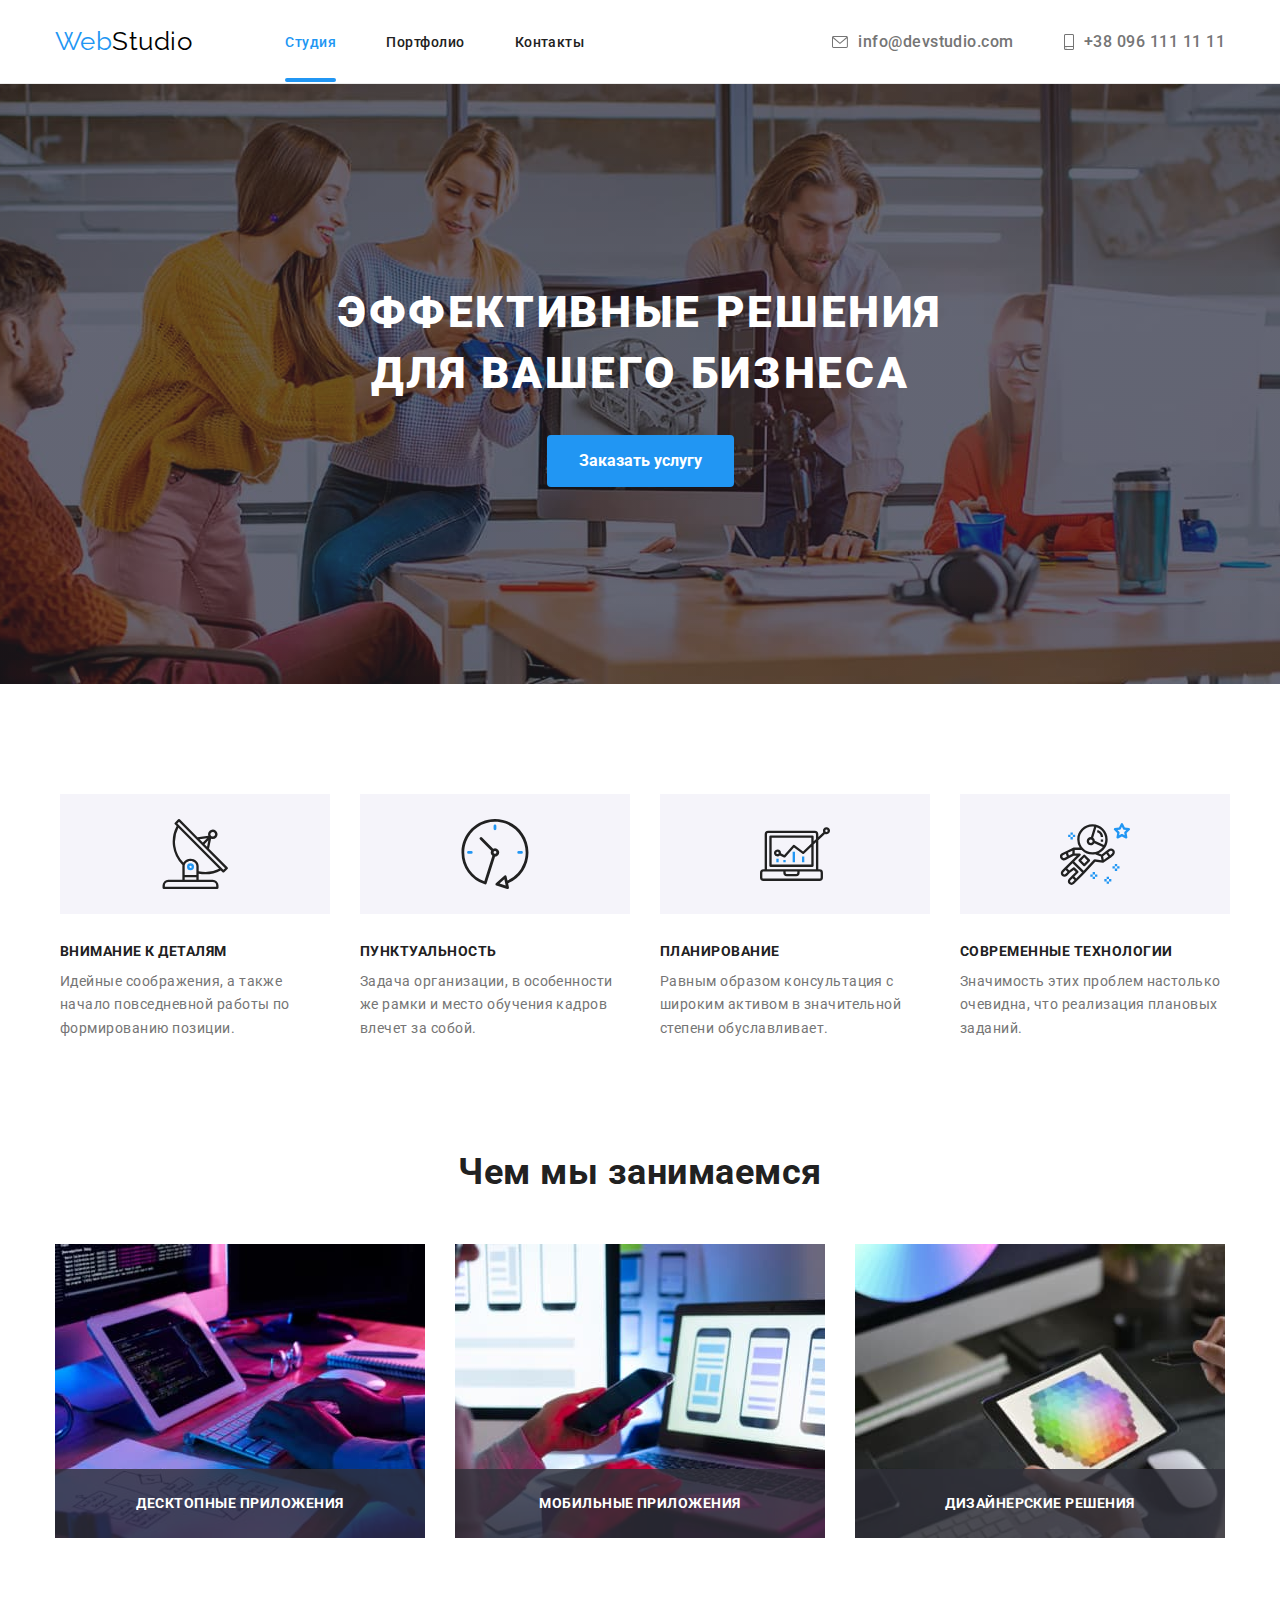
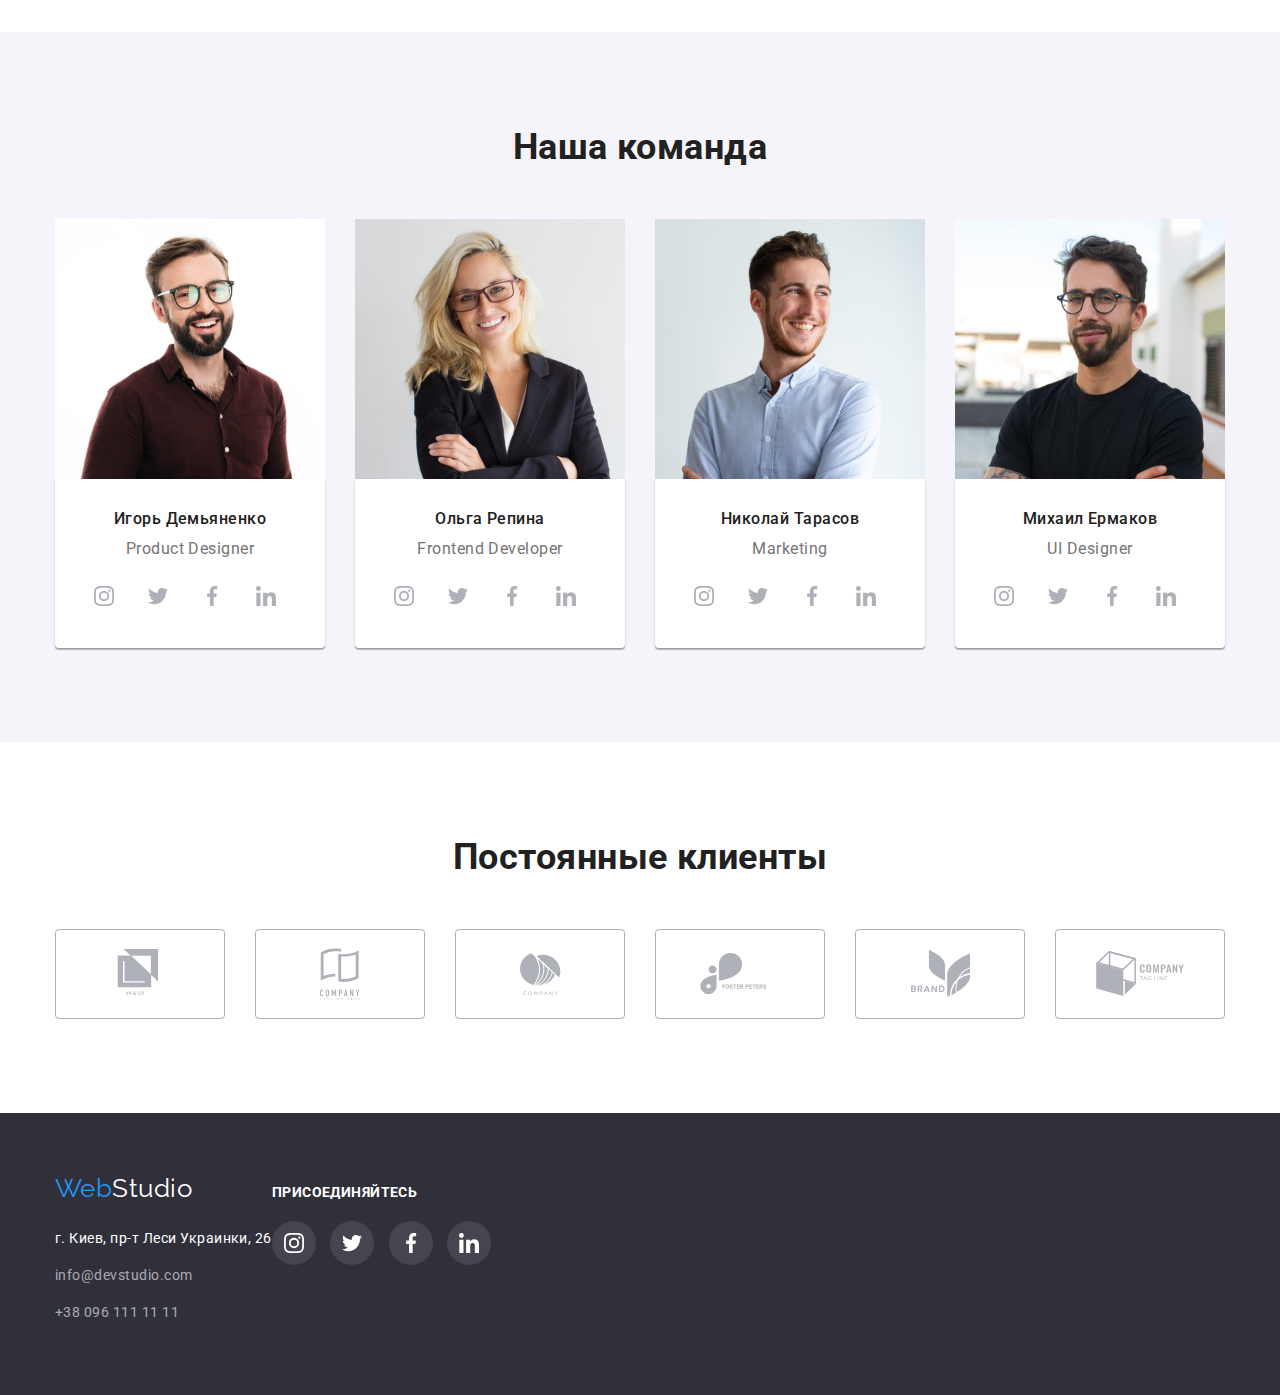
==== index.html @ dd53b171 "Initial commit" ====
<!DOCTYPE html>
    <html lang="ru">
    <head>
        <meta charset="UTF-8">
        <meta http-equiv="X-UA-Compatible" content="IE=edge">
        <meta name="viewport" content="width=device-width, initial-scale=1.0">
        <link rel="preconnect" href="https://fonts.gstatic.com">
        <link rel="preconnect" href="https://fonts.gstatic.com">
        <link href="https://fonts.googleapis.com/css2?family=Raleway:wght@700&family=Roboto:wght@400;500;700;900&display=swap"
        rel="stylesheet">
        <link rel="stylesheet" href="https://cdnjs.cloudflare.com/ajax/libs/modern-normalize/1.0.0/modern-normalize.min.css" />
        <title>WebStudio</title>
        <link rel="stylesheet" href="./css/styles.css">
    </head>
    <body>
        <!--Шапка-->
        <header class="page-header">
           <div class="container">
                <nav class="main-nav">
                    <a class="logo" href="/"><span class="web">Web</span><span class="studio">Studio</span></a>
                    <ul class="site-nav">
                     <li class="site-link"><a class="link curent" href="./index.html">Студия</a></li>
                     <li class="site-link"><a class="link" href="./portfolio.html">Портфолио</a></li>
                     <li class="site-link"><a class="link" href="">Контакты</a></li>
                    </ul>
                </nav>
                    <ul class="site-nav">
                        <li class="site-link">
                            <a class="contact-link" lang="en" href="mailto:info@devstudio.com">
                                <svg class="icon" width="16" height="12">
                                    <use href="./images/symbol-defs.svg#iconmail"></use>
                                </svg>
                                info@devstudio.com
                            </a>
                        </li>
                        <li class="site-link">
                            <a class="contact-link" href="tel:+380961111111">
                                <svg class="icon" width="10" height="16">
                                    <use href="./images/symbol-defs.svg#iconsmartphone"></use>
                                </svg>
                                +38 096 111 11 11</a>
                        </li>
                    </ul>
          </div>
        </header>
        <!--Главная страница-->
        <main>
            <section class="hero overlay">
                <div class="container">
                    <div class="hero-content">
                        <h1 class="hero-title">Эффективные решения для вашего бизнеса</h1>
                        <button data-modal-open class="button-hero" type="button">Заказать услугу</button>
                    </div>
                 </div>
           </section>
            <section class="section">
               <div class="container">
                   <h2 class="visually-hidden">О нас</h2> <!--скроем-->
                    <ul class="visually">
                        <li class="visually-title">
                            <div class="vis">
                                <svg width="70" height="70">
                                    <use href="./images/symbol-defs.svg#Group"></use>
                                </svg>
                            </div>
                            <h3 class="subtitle">Внимание к деталям</h3>
                            <p class="text">Идейные соображения, а также начало повседневной работы по формированию позиции.</p>
                        </li>
                        <li class="visually-title">
                            <div class="vis">
                                <svg width="70" height="70">
                                    <use href="./images/symbol-defs.svg#clock"></use>
                                </svg>
                            </div>
                            <h3 class="subtitle">Пунктуальность</h3>
                            <p class="text">Задача организации, в особенности же рамки и место обучения кадров влечет за собой.</p>
                        </li>
                        <li class="visually-title">
                            <div class="vis">
                                <svg width="70" height="70">
                                    <use href="./images/symbol-defs.svg#diagram-1"></use>
                                </svg>
                            </div>
                            <h3 class="subtitle">Планирование</h3>
                            <p class="text">Равным образом консультация с широким активом в значительной степени обуславливает.</p>
                        </li>
                        <li class="visually-title">
                            <div class="vis">
                                <svg width="70" height="70">
                                    <use href="./images/symbol-defs.svg#astronaut-1"></use>
                                </svg>
                            </div>
                            <h3 class="subtitle">Современные технологии</h3>
                            <p class="text">Значимость этих проблем настолько очевидна, что реализация плановых заданий.</p>
                        </li>
                    </ul>
                </div>
            </section>
            <section class="section section-title">
                <div class="container">
                    <h2 class="title">Чем мы занимаемся</h2>
                    <ul class="title-list grid">
                        <li class="grid-title">
                            <img src="./images/imgs.jpg" alt="проектирование" width="370" height="294">
                            <p class="action-title">Десктопные приложения</p>
                        </li>
                        <li class="grid-title">
                            <img src="./images/img1s.jpg" alt="Дизайн" width="370" height="294">
                            <p class="action-title">Мобильные приложения</p>
                        </li>
                        <li class="grid-title">
                            <img src="./images/img2s.jpg" alt="Редакция" width="370" height="294">
                            <p class="action-title">Дизайнерские решения</p>
                        </li>
                    </ul>
                </div>
            </section>
            <section class="box section">
             <div class="container">
                <h2 class="title">Наша команда</h2>
                <ul class="title-list grid">
                    <li class="grid-title grid-team">
                        <img src="./images/m3s.jpg" alt="Игорь Демьяненко Продакт-дизайнер" width="270" height="260">
                        <div class="signature-team">
                            <h3 class="title-team">Игорь Демьяненко</h3>
                            <p class="title-responsibilities" lang="en">Product Designer</p>
                            <ul class="social">
                                <li>
                                    <a href="" class="social-icon">
                                        <svg width="20" height="20">
                                            <use href="./images/symbol-defs.svg#instagram"></use>
                                        </svg>
                                    </a>
                                </li>
                                <li>
                                    <a href="" class="social-icon">
                                        <svg width="20" height="20">
                                            <use href="./images/symbol-defs.svg#twitter"></use>
                                        </svg>
                                    </a>
                                </li>
                                <li>
                                    <a href="" class="social-icon">
                                        <svg width="20" height="20">
                                            <use href="./images/symbol-defs.svg#facebook"></use>
                                        </svg>
                                    </a>
                                </li>
                                <li>
                                    <a href="" class="social-icon">
                                        <svg width="20" height="20">
                                            <use href="./images/symbol-defs.svg#linkedin"></use>
                                        </svg>
                                    </a>
                                </li>
                            </ul>
                        </div>
                        
                    </li>
                    <li class="grid-title grid-team">
                        <img src="./images/ws.jpg" alt="Ольга Репина Фронтенд-разработчик" width="270" height="260">
                        <div class="signature-team">
                            <h3 class="title-team">Ольга Репина</h3>
                            <p class="title-responsibilities" lang="en">Frontend Developer</p>
                            <ul class="social">
                                <li>
                                    <a href="" class="social-icon">
                                        <svg width="20" height="20">
                                            <use href="./images/symbol-defs.svg#instagram"></use>
                                        </svg>
                                    </a>
                                </li>
                                <li>
                                    <a href="" class="social-icon">
                                        <svg width="20" height="20">
                                            <use href="./images/symbol-defs.svg#twitter"></use>
                                        </svg>
                                    </a>
                                </li>
                                <li>
                                    <a href="" class="social-icon">
                                        <svg width="20" height="20">
                                            <use href="./images/symbol-defs.svg#facebook"></use>
                                        </svg>
                                    </a>
                                </li>
                                <li>
                                    <a href="" class="social-icon">
                                        <svg width="20" height="20">
                                            <use href="./images/symbol-defs.svg#linkedin"></use>
                                        </svg>
                                    </a>
                                </li>
                            </ul>
                        </div>
                    </li>
                    <li class="grid-title grid-team">
                        <img src="./images/ms.jpg" alt="Николай Тарасов Маркетинг" width="270" height="260">
                        <div class="signature-team">
                            <h3 class="title-team">Николай Тарасов</h3>
                            <p class="title-responsibilities" lang="en">Marketing</p>
                            <ul class="social">
                                <li>
                                    <a href="" class="social-icon">
                                        <svg width="20" height="20">
                                            <use href="./images/symbol-defs.svg#instagram"></use>
                                        </svg>
                                    </a>
                                </li>
                                <li>
                                    <a href="" class="social-icon">
                                        <svg width="20" height="20">
                                            <use href="./images/symbol-defs.svg#twitter"></use>
                                        </svg>
                                    </a>
                                </li>
                                <li>
                                    <a href="" class="social-icon">
                                        <svg width="20" height="20">
                                            <use href="./images/symbol-defs.svg#facebook"></use>
                                        </svg>
                                    </a>
                                </li>
                                <li>
                                    <a href="" class="social-icon">
                                        <svg width="20" height="20">
                                            <use href="./images/symbol-defs.svg#linkedin"></use>
                                        </svg>
                                    </a>
                                </li>
                            </ul>
                        </div>
                    </li>
                    <li class="grid-title grid-team">
                        <img src="./images/m2s.jpg" alt="Михаил Ермаков Веб-дизайн" width="270" height="260">
                        <div class="signature-team">
                            <h3 class="title-team">Михаил Ермаков</h3>
                            <p class="title-responsibilities" lang="en">UI Designer</p>
                            <ul class="social">
                                <li>
                                    <a href="" class="social-icon">
                                        <svg width="20" height="20">
                                            <use href="./images/symbol-defs.svg#instagram"></use>
                                        </svg>
                                    </a>
                                </li>
                                <li>
                                    <a href="" class="social-icon">
                                        <svg width="20" height="20">
                                            <use href="./images/symbol-defs.svg#twitter"></use>
                                        </svg>
                                    </a>
                                </li>
                                <li>
                                    <a href="" class="social-icon">
                                        <svg width="20" height="20">
                                            <use href="./images/symbol-defs.svg#facebook"></use>
                                        </svg>
                                    </a>
                                </li>
                                <li>
                                    <a href="" class="social-icon">
                                        <svg width="20" height="20">
                                            <use href="./images/symbol-defs.svg#linkedin"></use>
                                        </svg>
                                    </a>
                                </li>
                            </ul>
                        </div>
                    </li>
                </ul>
             </div>
            </section>
            <section class="section clients">
                <div class="container">
                    <h2 class="title">Постоянные клиенты</h2>
                    <ul class="clients-list">
                        <li class="clients-item">
                            <a href="" class="clients-link">
                                <svg class="clients-icon" width="44,27" height="49.23">
                                    <use href="./images/symbol-defs.svg#logo-1"></use>
                                </svg>
                            </a>
                        </li>
                        <li class="clients-item">
                            <a href="" class="clients-link">
                                <svg class="clients-icon" width="40" height="52">
                                    <use href="./images/symbol-defs.svg#logo-2"></use>
                                </svg>
                            </a>
                        </li>
                        <li class="clients-item">
                            <a href="" class="clients-link">
                                <svg class="clients-icon" width="41" height="42.6">
                                    <use href="./images/symbol-defs.svg#logo-3"></use>
                                </svg>
                            </a>
                        </li>
                        <li class="clients-item">
                            <a href="" class="clients-link">
                                <svg class="clients-icon" width="79.66" height="42.02">
                                    <use href="./images/symbol-defs.svg#logo-4"></use>
                                </svg>
                            </a>
                        </li>
                        <li class="clients-item">
                            <a href="" class="clients-link">
                                <svg class="clients-icon" width="59" height="47">
                                    <use href="./images/symbol-defs.svg#logo-5"></use>
                                </svg>
                            </a>
                        </li>
                        <li class="clients-item">
                            <a href="" class="clients-link">
                                <svg class="clients-icon" width="88.48" height="45.44">
                                    <use href="./images/symbol-defs.svg#logo-6"></use>
                                </svg>
                            </a>
                        </li>

                    </ul>
                </div>


            </section>
        </main>
        <!--Подвал-->
        <footer class="page-footer">
            <div class="container footer">
                <div class="footer-contact">
                    <a class="footer-link" href="/"><span class="web-footer">Web</span><span class="studio-white">Studio</span></a>
                    <address class="address">
                        <ul class="find-us">
                            <li class="address"><a class="address" href="gps">г. Киев, пр-т Леси Украинки, 26</a></li>
                            <li class="address"><a class="contact" href="mailto:info@devstudio.com">info@devstudio.com</a></li>
                            <li class=""><a class="contact" href="tel:+380961111111">+38 096 111 11 11</a></li>
                        </ul>
                    </address>
                </div>
                <div class="footer-social-list">
                    <h3 class="footer-social-title">присоединяйтесь</h3>
                    <ul class="footer-social-icons">
                        <li class="footer-social-icons-item">
                            <a href="" class="footer-social-icons-link" aria-label="инстаграм">
                                <svg class="footer-icon" width="20" height="20">
                                    <use href="./images/symbol-defs.svg#instagram"></use>
                                </svg>
                            </a>
                        </li>
                        <li class="footer-social-icons-item">
                            <a href="" class="footer-social-icons-link" aria-label="твиттер">
                                <svg class="footer-icon" width="20" height="20">
                                    <use href="./images/symbol-defs.svg#twitter"></use>
                                </svg>
                            </a>
                        </li>
                        <li class="footer-social-icons-item">
                            <a href="" class="footer-social-icons-link" aria-label="фейсбук">
                                <svg class="footer-icon" width="20" height="20">
                                    <use href="./images/symbol-defs.svg#facebook"></use>
                                </svg>
                            </a>
                        </li>
                        <li class="footer-social-icons-item">
                            <a href="" class="footer-social-icons-link" aria-label="линкедин">
                                <svg class="footer-icon" width="20" height="20">
                                    <use href="./images/symbol-defs.svg#linkedin"></use>
                                </svg>
                            </a>
                        </li>
                    </ul>
                
                </div>
            </div>    
        </footer> 

        <!--модальное окно-->
        <div class="backdrop is-hidden" data-modal>
            <div class="modal">
                <button data-modal-close class="modal-btn">
                    <svg class="modal-icon" width="30" height="30">
                    <use href="./images/symbol-defs.svg#iconclose"></use>
                </svg></button>
            </div>
        </div>
        
        <script src="./js/modal.js"></script>
    </body>
    </html>
---- css/styles.css ----
/* преобладающий цвет текса #757575; */
/* цвет заголовков #212121; */
/* цвет актива #2196F3; */
/* бек-граунд основной #ffffff; */
/* бек-граунд команды #F5F4FA;*/
/* текст-лого #000000; */

:root {
  --dominant-tex-color: #757575;
  --title-color: #212121;
  --accent-color: #2196f3;
  --background-color: #ffffff;
  --logo-color: #000000;
  --color-white: #ffffff;
  --background-hero-color: #2f303a;
  --button-active-color: #188ce8;
  --box-backgroun-color: #f5f4fa;
  --contact-footer-color: rgba(255, 255, 255, 0.6);
  --contact-header-color: #757575;
  --background-footer-color: #2f303a;
  --color-client: #AFB1B8;
}

body {
  background-color: var(--background-color);
  font-family: Roboto, sans-serif;
  font-style: normal;
  font-weight: normal;
  color: var(--dominant-tex-color);
  line-height: 1.2;
  letter-spacing: 0.03em;
}

a {
  text-decoration: none;
}
li {
  list-style-type: none;
}

h1,
h2,
h3,
h4,
h5,
h6,
p {
  margin: 0;
}

img {
  display: block;
  max-width: 100%;
  height: auto;
}

.container {
  margin-left: auto;
  margin-right: auto;
  width: 1200px;
  padding-left: 15px;
  padding-right: 15px;
}

.section {
  padding-top: 94px;
  padding-bottom: 94px;
}

/* Шапка*/

.web {
  color: var(--accent-color);
  font-family: Raleway, sans-serif;
  font-size: 26px;
  line-height: 1.2;
  padding-top: 24px;
  padding-bottom: 25px;
}

.studio {
  color: var(--logo-color);
  font-family: Raleway, sans-serif;
  font-size: 26px;
  line-height: 1.2;
  padding-top: 24px;
  padding-bottom: 25px;
}

.site-nav .link {
  position: relative;

  color: var(--title-color);
  font-weight: 500;
  font-size: 14px;
  line-height: 1.2;
  padding-top: 32px;
  padding-bottom: 32px;

  transition-property: color;
  transition-duration: 250ms;
  transition-timing-function: cubic-bezier(0.4, 0, 0.2, 1);
  
}

.site-nav .link.curent {
  color: var(--accent-color);
}

.link.curent::after{
  content: '';

  position: absolute;
  left: 0;
  bottom: 0px;

  display: inline-block;
  width: 100%;
  height: 4px;
  background-color: var(--accent-color);
  border-radius: 2px;
}

.item:hover,
.item:focus,
.link:hover,
.link:focus {
  color: var(--accent-color);
  
}

.item {
  color: var(--contact-header-color);

  font-weight: 500;
  font-size: 14px;
  line-height: 1.2;
  margin: 0;
  padding-top: 32px;
  padding-bottom: 32px;
}

.page-header {
  border-bottom: 1px solid #ececec;
}


.page-header .container {
  display: flex;
}

.page-header .logo {
  margin-right: 93px;
}

.main-nav {
  display: flex;
  align-items: center;
  margin-right: auto;
  margin-top: 24px;
  margin-bottom: 25px;
}

.site-nav {
  display: flex;
  padding-left: 0px;
  margin: 0px;
}

.site-link:not(:last-child) {
  margin-right: 50px;
}

.com-nav {
  display: flex;
  padding-left: 0px
  justify-content: flex-end;
  margin-top: 32px;
  margin-bottom: 32px;
}

.site-item:not(:last-child) {
  margin-right: 50px;
}

/* иконки хедера */


.contact-list {
  display: flex;
  margin-left: auto;
}

.contact-link {
  display: flex;
  justify-content: center;
  align-items: center;
  padding-top: 32px;
  padding-bottom: 32px;

  font-family: inherit;
  font-weight: 500;
  color: var(--secondary-text-color);
  text-decoration: none;
  cursor: pointer;

  transition-property: fill, color;
  transition-duration: 250ms;
  transition-timing-function: cubic-bezier(0.4, 0, 0.2, 1);
}

.contact-link .icon {
  margin-right: 10px;
  fill: currentColor;
}

.contact-link:hover,
.contact-link:focus {
  color: var(--button-active-color);
}




/* главная страница веб-студия*/

.button-hero {
  display: inline-block;
  padding: 10px 32px;
  color: var(--color-white);
  font-family: inherit;
  background-color: var(--accent-color);
  font-weight: bold;
  font-size: 16px;
  line-height: 2;
  cursor: pointer;
  border-radius: 4px;
  border: none;

  transition-property: color, background-color;
  transition-duration: 250ms;
  transition-timing-function: cubic-bezier(0.4, 0, 0.2, 1);
}

.button-hero:hover,
.button-hero:focus {
  background-color: var(--button-active-color);
}

.hero {
  background-color: var(--background-hero-color);
  text-align: center;
  padding-top: 200px;
  padding-bottom: 200px;
  display: flex;
  align-items: center;
}

.overlay{
  height: 600px;
  max-width: 1600px;
  margin-left: auto;
  margin-right: auto;
  background-image: 
  linear-gradient(
   to right, 
   rgba(47, 48, 58, 0.4),
   rgba(47, 48, 58, 0.4)),
   url("../images/backgraund-imagehero.jpg");
  background-repeat: no-repeat;
  background-position: center;
  background-size: cover;
  
}


.hero .container {
  display: flex;
  align-items: center;
  justify-content: center;
}

.hero-content {
  max-width: 696px;
}

.hero-title {
  margin-top: 0;
  margin-bottom: 30px;
  color: var(--color-white);
  font-weight: 900;
  font-size: 44px;
  line-height: 1.4;
  letter-spacing: 0.06em;
  text-transform: uppercase;
}

.section-title {
  padding-top: 0px;
}

.title {
  font-weight: bold;
  font-size: 36px;
  line-height: 1.2;
  color: var(--title-color);
  text-align: center;
  margin-top: 0px;
  margin-bottom: 50px;
}

.title-list {
  padding: 0px;
  margin: 0px;
}

.action-title{
  position: absolute;
  bottom: 0px;
  right: 0px;

  padding-top: 27px;
  padding-bottom: 27px;
  width: 100%;

  background-color: rgba(47, 48, 58, 0.8);
  text-align: center;

  font-weight: bold;
  font-size: 14px;
  line-height: 1.1;
  color: var(--color-white);
  text-transform: uppercase;
  

}

.grid {
  display: flex;
  flex-wrap: wrap;
  margin-left: -30px;
  margin-top: -50px;
}

.grid-title {
  position: relative;

  flex-basis: calc((100% - 3 * 30px) / 3);
  margin-left: 30px;
  margin-top: 50px;
}

.grid-team {
  flex-basis: calc((100% - 4 * 30px) / 4);
}

.signature-team {
  padding-top: 30px;
  padding-left: 24px;
  padding-bottom: 30px;
  padding-right: 24px;
  text-align: center;
  background: var(--color-white);
  box-shadow: 0px 1px 3px rgba(0, 0, 0, 0.12), 
  0px 1px 1px rgba(0, 0, 0, 0.14),
  0px 2px 1px rgba(0, 0, 0, 0.2);
  border-radius: 0px 0px 4px 4px;
}

/* социалки */

.social {
  display: flex;
  padding-left: 0px;
  justify-content: center;
  align-items: center;
  margin-top: 16px;
    
}

.social-icon {
  display: flex;
  height: 44px;
  width: 44px;
  justify-content: center;
  align-items: center;
  border-radius: 50%;
  fill: var(--color-client);

  transition-property: background-color, fill;
  transition-duration: 250ms;
  transition-timing-function: cubic-bezier(0.4, 0, 0.2, 1);
}

.social-icon:not(first-child) {
  margin-right: 10px;
}

.social-icon:hover,
.social-icon:focus {
  background-color: var(--accent-color);
  fill: var(--background-color);
  


}



.subtitle {
  font-weight: bold;
  font-size: 14px;
  line-height: 1.1;
  color: var(--title-color);
  text-transform: uppercase;
  margin-bottom: 10px;
}

.text {
  font-size: 14px;
  line-height: 1.7;
}

.box {
  background-color: var(--box-backgroun-color);
}

.box.section {
  padding-top: 94px;
  padding-bottom: 94px;
}

.title-team {
  font-weight: 500;
  font-size: 16px;
  line-height: 1.2;
  color: var(--title-color);
}

.title-responsibilities {
  font-size: 16px;
  line-height: 1.2;
  margin-top: 10px;
}

.visually {
  display: flex;
  align-items: center;
  justify-content: center; 
}


.visually-title:not(first-child) {
  margin-right: 30px;
}

/* о нас иконки */

.vis {
  display: flex;
  justify-content: center;
  align-items: center;
  background-color: var(--box-backgroun-color);
  width: 270px;
  height: 120px;
  margin-bottom: 30px;

}

  /* постоянные клиенты */

  .clients-link {
  display: flex;
  justify-content: center;
  align-items: center;
  width: 170px;
  height: 90px;
  border: 1px solid #afb1b8;
  border-radius: 4px;
  fill: var(--color-client);


  transition-property: fill, border;
  transition-duration: 250ms;
  transition-timing-function: cubic-bezier(0.4, 0, 0.2, 1);
  

}

.clients-list{
  display: flex;
  margin: 0;
  padding: 0;
  
}

.clients-item {
  padding: 0;
  margin: 0;
  
}

.clients-item:not(first-child) {
  margin-right: 30px;
}

.clients-link:focus,
.clients-link:hover {
  border: 1px solid var(--accent-color);
  fill: var(--accent-color);
  
}



  



/* подвал*/
.page-footer {
  background-color: var(--background-footer-color);
  padding-top: 60px;
  padding-bottom: 60px;
}

.web-footer {
  color: var(--accent-color);
  font-family: Raleway, sans-serif;
  font-size: 26px;
  line-height: 1.2; 
}

.studio-white {
  color: var(--color-white);
  font-family: Raleway, sans-serif;
  font-size: 26px;
  line-height: 1.2;
}



.address {
  font-size: 14px;
  line-height: 2;
  color: var(--color-white);
  font-style: normal;
  padding-left: 0px;
  margin-bottom: 9px;

  transition-property: color;
  transition-duration: 250ms;
  transition-timing-function: cubic-bezier(0.4, 0, 0.2, 1);
}

.find-us {
  padding: 0px;
  margin-top: 20px;
  margin-bottom: 0px;
}




.contact {
  font-size: 14px;
  line-height: 1.7;
  color: var(--contact-footer-color);
  font-style: normal;

  transition-property: color;
  transition-duration: 250ms;
  transition-timing-function: cubic-bezier(0.4, 0, 0.2, 1);

}

.address:hover,
.address:focus,
.contact:hover,
.contact:focus {
  color: var(--accent-color);
}

.container .footer {
  padding: 60px 0px;
}

.footer-contact {
  display: inline-block;
  flex-basis: calc((50%-45px) / 2);
}
  
.footer {
  display: flex;
  align-items: baseline;
}


/* иконки футера */

.footer-social-icons {
  padding: 0%;
  margin: 0px;
}

.footer-social-title {
  font-family: Roboto;
  font-style: normal;
  font-weight: bold;
  font-size: 14px;
  letter-spacing: 0.03em;
  text-transform: uppercase;
  color: var(--background-color);
  margin-bottom: 20px;
}

.footer-social-icons-item {
  display: inline-block;
  justify-content: center;
  align-items: center;
}

.footer-social-icons-item:not(:last-child) {
  margin-right: 10px;
}
.footer-social-icons-link {
  display: flex;
  justify-content: center;
  align-items: center;
  width: 44px;
  height: 44px;
  border-radius: 50%;
  background-color: rgba(255, 255, 255, 0.1);

  transition-property: background-color, fill;
  transition-duration: 250ms;
  transition-timing-function: cubic-bezier(0.4, 0, 0.2, 1);
}

.footer-icon {
  fill: var(--background-color);
}

.footer-social-icons-link:hover,
.footer-social-icons-link:focus {
  background-color: var(--accent-color);
}


/*главаня страница портфолио*/
.project {
  font-weight: bold;
  font-size: 18px;
  line-height: 2;
  color: var(--title-color);
  margin-bottom: 4px;
}

.desc {
  font-size: 16px;
  line-height: 2;
}

.filter {
  display: flex;
  flex-wrap: wrap;
  padding: 0px;
  margin: 0px;
  margin-left: -30px;
  margin-top: -30px;
  padding-top: 50px;
}

.filter-item {
  

  margin-left: 30px;
  margin-top: 30px;
  flex-basis: calc((100% - 3 * 30px) / 3);
}

.card-project {
   color: var(--contact-header-color);
  display: block;
  text-decoration: none;
}

.card-project:hover,
.card-project:focus {
  box-shadow: 
  0px 1px 1px rgba(0, 0, 0, 0.12), 
  0px 4px 4px rgba(0, 0, 0, 0.06), 
  1px 4px 6px rgba(0, 0, 0, 0.16);
}


.card {
  border-bottom: 1px solid #eeeeee;
  border-right: 1px solid #eeeeee;
  border-left: 1px solid #eeeeee;
  padding-top: 20px;
  padding-right: 24px;
  padding-bottom: 20px;
  padding-left: 24px;
}

/* оверлей портфолио */

.thumb::before{
  content: "";
  display: inline-block;
  position: absolute;
  top: 0px;
  left: 0px;
  width: 100%;
  height: 100%;
  
}

.thumb{
  position: relative;
  overflow: hidden;
}


.card-project:hover .thumb::before,
.card-project:hover .item-overlay{
  transform: translateY(0);
}

.card-project:focus .thumb::before,
.card-project:focus .item-overlay{
  transform: translateY(0);
}



        

.item-overlay {
  content: "";
  display: inline-block;
  position: absolute;
  top: 0px;
  left: 0px;
  width: 100%;
  height: 100%;
  background-color: rgba(33, 150, 243, 0.9);

  font-family: Roboto;
  font-style: normal;
  font-weight: normal;
  font-size: 18px;
  line-height: 28px;


  letter-spacing: 0.03em;

  color: var(--color-white);

  
  transition-property: transform, background-color;
  transform: translateY(101%);
  transition-duration: 250ms;
  transition-timing-function: cubic-bezier(0.4, 0, 0.2, 1);
}

.text-overlay{
  position: absolute;
  top: 0;
  left: 0;
  width: 100%;
  font-family: 'Roboto';
  font-size: 18px;
  line-height: 1.56;
  letter-spacing: 0.03em;
  text-align: left;
  padding: 63px 24px;
  color: var(--white-color);
    
}




.filter-button {
  display: flex;
  justify-content: center;
  list-style: none;
  padding: 0px;
  margin: 0px;
  
}

.filter-button:not(:last-child) {
  margin-right: 8px;
}

.button-portfolio {
  display: inline-block;
  padding: 6px 22px;
  min-width: 73px;
  border-radius: 4px;
  color: var(--title-color);
  font-family: inherit;
  background-color: var(--box-backgroun-color);
  font-weight: bold;
  font-size: 16px;
  line-height: 2;
  cursor: pointer;
  text-align: center;
  border: none;

  transition-property: background-color, color, box-shadow;
  transition-duration: 250ms;
  transition-timing-function: cubic-bezier(0.4, 0, 0.2, 1);
}

.button-portfolio:hover,
.button-portfolio:focus {
  color: var(--color-white);
  background-color: var(--accent-color);
  box-shadow: 0px 3px 1px rgba(0, 0, 0, 0.1), 0px 1px 2px rgba(0, 0, 0, 0.08),
    0px 2px 2px rgba(0, 0, 0, 0.12);
}


.filter-button .button-portfolio.curent {
  background-color: var(--accent-color);
  color: var(--color-white);
}

.visually-hidden {
  position: absolute !important;
  clip: rect(1px 1px 1px 1px);
  clip: rect(1px, 1px, 1px, 1px);
  padding: 0 !important;
  border: 0 !important;
  height: 1px !important;
  width: 1px !important;
  overflow: hidden;
}


/* модальное окно */
.backdrop{
  position: fixed;
  top: 0;
  left: 0;
  width: 100%;
  height: 100%;
  background-color: rgba(0, 0, 0, 0.2);
  transition-duration: 250ms;
  transition-timing-function: cubic-bezier(0.4, 0, 0.2, 1);
}

.backdrop.is-hidden{
  opacity: 0;
  pointer-events: none;
}

.modal{
  position: absolute;
  top: 50%;
  left: 50%;
  transform: translate(-50%, -50%);

  min-width: 528px;
  min-height: 581px;
  background-color: var(--color-white);
}

.modal-btn{
  position: absolute;
  top: 0;
  right: 0;

  margin-top: 8px;
  margin-right: 8px;

  border-radius: 50%;
  background-color: var(--color-white);
  border: 1px solid rgba(0, 0, 0, 0.1);

  transition-duration: 250ms;
  transition-timing-function: cubic-bezier(0.4, 0, 0.2, 1);
  
}

.modal-icon{
  height: 11px;
  width: 11px;
}


.modal-btn:hover,
.modal-btn:focus{
  background-color: var(--accent-color);
  fill: var(--color-white);
}
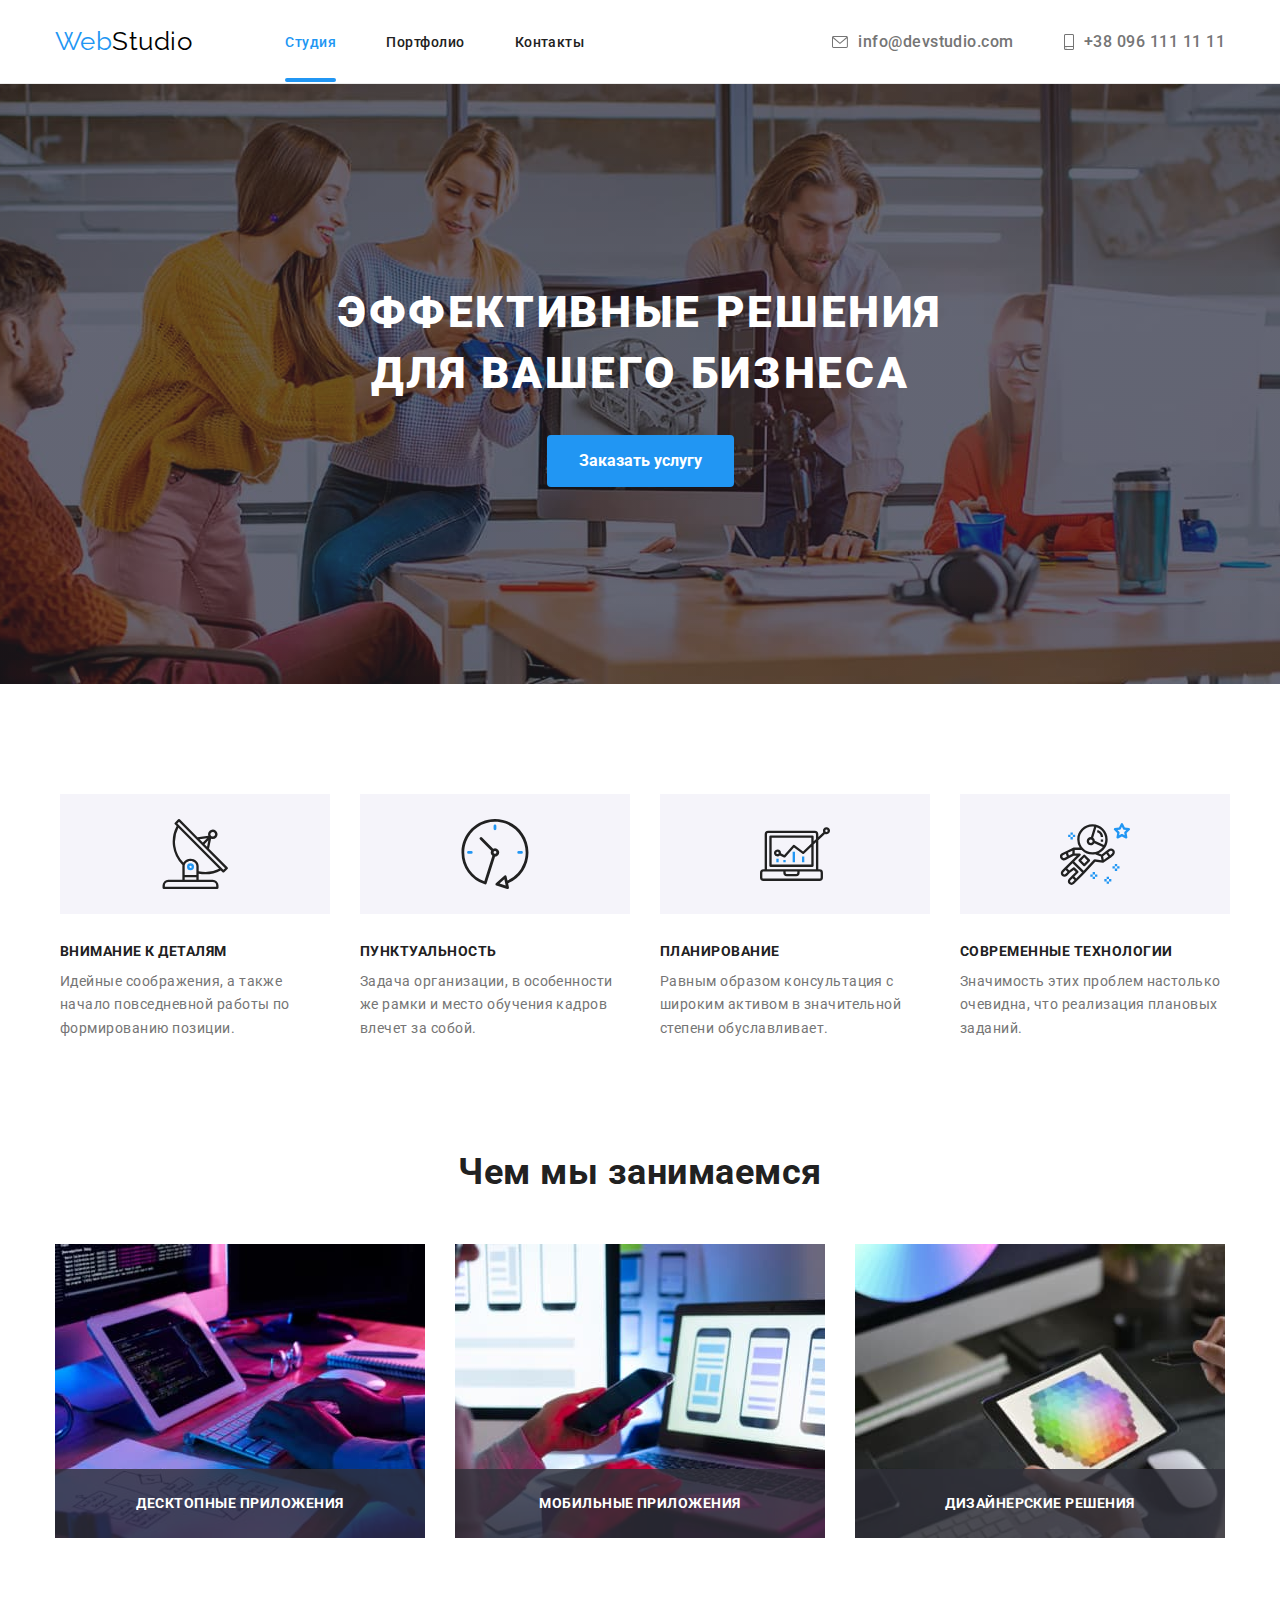
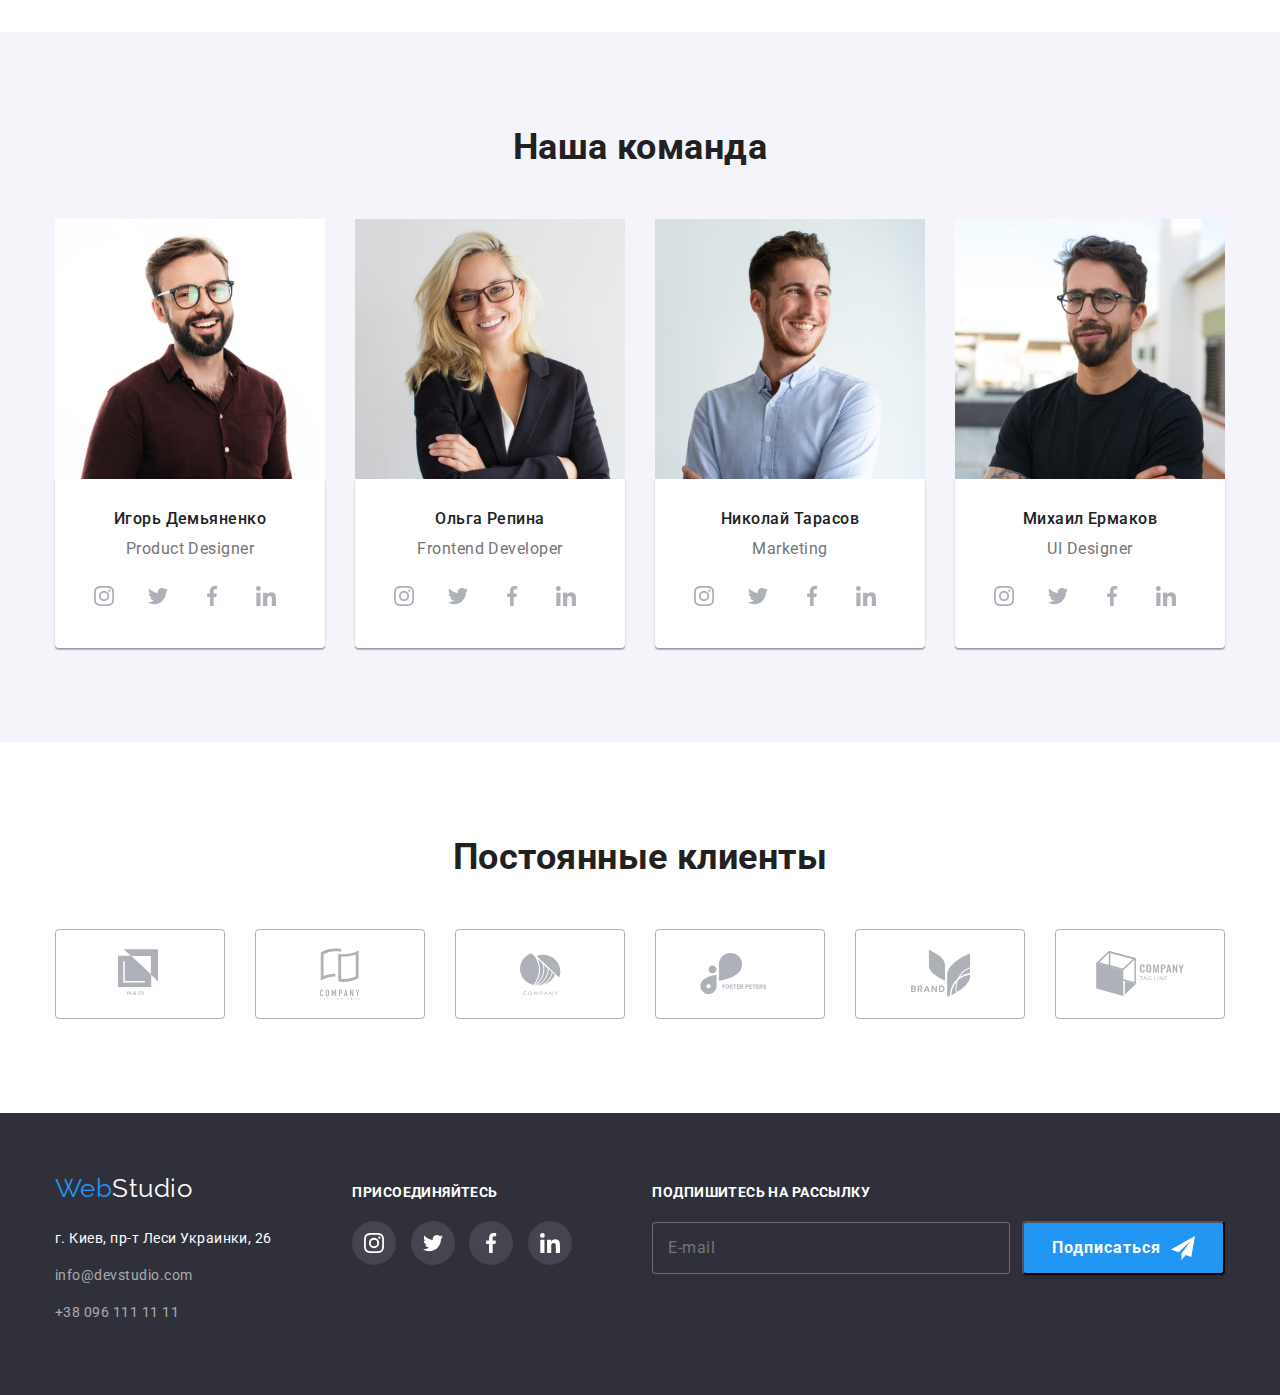
==== commit 86210086: "ДЗ 6" ====
--- a/index.html
+++ b/index.html
@@ -277,7 +277,7 @@
                     <ul class="clients-list">
                         <li class="clients-item">
                             <a href="" class="clients-link">
-                                <svg class="clients-icon" width="44,27" height="49.23">
+                                <svg class="clients-icon" width="44.27" height="49.23">
                                     <use href="./images/symbol-defs.svg#logo-1"></use>
                                 </svg>
                             </a>
@@ -369,7 +369,20 @@
                             </a>
                         </li>
                     </ul>
-                
+                </div>
+                <div class="footer-mail-form">
+                    <h3 class="footer-social-title">Подпишитесь на рассылку</h3>
+                    <form class="footer-form" action="">
+                            <!-- <label for="user_email" class="footer-form-lable"></label>
+                            просто оставлю здесь, вдруг надо будет -->
+                        <label for="user_email" class="footer-form-lable"></label>
+                        <input type="email" name="email" placeholder="E-mail" class="footer-form-input">
+                        <button class="footer-button" type="submit">Подписаться 
+                        <svg class="form-footer-icon" width="24" height="24">
+                        <use href="./images/symbol-defs.svg#iconicon-send"></use>
+                        </svg> 
+                        </button>
+                    </form>
                 </div>
             </div>    
         </footer> 
@@ -378,9 +391,51 @@
         <div class="backdrop is-hidden" data-modal>
             <div class="modal">
                 <button data-modal-close class="modal-btn">
-                    <svg class="modal-icon" width="30" height="30">
+                    <svg class="modal-icon" width="11" height="11">
                     <use href="./images/symbol-defs.svg#iconclose"></use>
-                </svg></button>
+                    </svg>
+                </button>
+                <form class="modal-form" action="">
+                    <h2 class="modal-text">Оставьте свои данные, мы вам перезвоним</h2>
+                    <div class="unit-modal">
+                        <label for="name" class="modal-form-label">Имя</label>
+                        <input type="text" class="modal-form-input" name="name" id="name">
+                        <svg class="form-modal-icon" width="18" height="18">
+                            <use href="./images/symbol-defs.svg#iconperson-black"></use>
+                        </svg>
+                    </div>
+
+                    <div class="unit-modal">
+                        <label for="tel" class="modal-form-label">Телефон</label>
+                        <input type="tel" class="modal-form-input" name="tel" id="tel">
+                        <svg class="form-modal-icon" width="18" height="18">
+                            <use href="./images/symbol-defs.svg#iconphone-black"></use>
+                        </svg>
+                    </div>
+
+                    <div class="unit-modal">
+                        <label for="email" class="modal-form-label">Почта</label>
+                        <input type="email" class="modal-form-input" name="email" id="email">
+                        <svg class="form-modal-icon" width="18" height="18">
+                            <use href="./images/symbol-defs.svg#iconemail-black"></use>
+                        </svg>
+                    </div>
+
+                    <div class="unit-modal">
+                        <label for="user-coment" class="modal-form-label">Комментарий</label>
+                        <textarea name="user-coment" id="user-coment" class="modal-form-coment" placeholder="Введите текст"></textarea>
+                    </div>
+
+                    <label for="modal-checkbox" class="modal-checkbox-policy">
+                        <input type="checkbox" name="modal-checkbox" class="modal-checkbox" id="modal-checkbox">
+                        <span class="checkbox-icon-span"></span>
+                        Соглашаюсь с рассылкой и принимаю
+                        <a href="" class="modal-link" id="modal-link"> Условия договора</a>
+                    </label>
+
+                    <button type="submit" class="footer-button">Отправить</button>
+   
+                </form>
             </div>
         </div>
         
--- a/css/styles.css
+++ b/css/styles.css
@@ -585,14 +585,68 @@
   padding: 60px 0px;
 }
 
+.footer {
+  justify-content: space-between;
+}
+
 .footer-contact {
   display: inline-block;
-  flex-basis: calc((50%-45px) / 2);
+  
 }
   
 .footer {
   display: flex;
   align-items: baseline;
+}
+
+
+/* форма футера */
+
+.footer-form{
+  display: flex;
+  align-items: baseline;
+}
+
+.footer-form-input {
+  width: 358px;
+  border: 1px solid rgba(255, 255, 255, 0.3);
+  color: rgba(255, 255, 255, 0.6);
+  background-color: var(--background-footer-color);
+  border-radius: 4px;
+  padding: 15px;
+  line-height: 1.25;
+  letter-spacing: 0.03em;
+  margin-right: 12px;
+}
+
+.footer-button{
+  display: flex;
+  align-items: center;
+  text-align: center;
+  letter-spacing: 0.06em;
+  color: var(--color-white);
+  padding: 10px 28px 10px 28px;
+  font-weight: 700;
+  font-size: 16px;
+  line-height: 30px;
+  background-color: var(--accent-color);
+  box-shadow: 0px 4px 4px rgba(0, 0, 0, 0.15);
+  border-radius: 4px;
+  cursor: pointer;
+
+  transition-property: background-color, color;
+  transition-duration: 250ms;
+  transition-timing-function: cubic-bezier(0.4, 0, 0.2, 1);
+}
+
+.footer-button:hover,
+.footer-button:focus{
+  background-color: var(--button-active-color);
+}
+
+.form-footer-icon{
+ margin-left: 10px;
+ fill: var(--color-white);
 }
 
 
@@ -810,6 +864,7 @@
   cursor: pointer;
   text-align: center;
   border: none;
+  
 
   transition-property: background-color, color, box-shadow;
   transition-duration: 250ms;
@@ -877,6 +932,9 @@
 
   margin-top: 8px;
   margin-right: 8px;
+  
+  height: 30px;
+  width: 30px;
 
   border-radius: 50%;
   background-color: var(--color-white);
@@ -895,6 +953,121 @@
 
 .modal-btn:hover,
 .modal-btn:focus{
+  fill: var(--accent-color);
+}
+
+
+.modal-text{
+font-weight: 700;
+font-size: 20px;
+line-height: 1.15;
+
+letter-spacing: 0.03em;
+margin-bottom: 12px;
+color: var(--title-color);
+
+
+}
+
+.modal-form {
+
+  
+  padding: 40px;
+  
+  transition-duration: 250ms;
+  transition-timing-function: cubic-bezier(0.4, 0, 0.2, 1);
+  
+}
+
+.unit-modal{
+  position: relative;
+
+  
+  flex-direction: column;
+  margin-bottom: 10px;
+}
+
+.modal-form-label{
+  
+  font-size: 12px;
+  line-height: 14px;
+  letter-spacing: 0.01em;
+  color: var(--dominant-tex-color)
+}
+
+.modal-form-input{
+  width: 100%;
+  height: 40px;
+  border: 1px solid rgba(33, 33, 33, 0.2);
+  box-sizing: border-box;
+  border-radius: 4px;
+  padding-left: 42px;
+  margin-top: 4px;
+  background: var(--color-white)
+  box-shadow: 0px 1px 3px rgba(0, 0, 0, 0.12), 
+  0px 1px 1px rgba(0, 0, 0, 0.14), 
+  0px 2px 1px rgba(0, 0, 0, 0.2);
+  cursor: pointer;
+  outline: none;
+
+  transition-property: border;
+  transition-duration: 250ms;
+  transition-timing-function: cubic-bezier(0.4, 0, 0.2, 1);
+}
+
+.modal-form-input:focus,
+.modal-form-input:hover {
+  border: 1px solid var(--accent-color);
+}
+
+
+.modal-form-coment{
+  width: 100%;
+  height: 120px;
+  margin-top: 4px;
+  
+  border: 1px solid rgba(33, 33, 33, 0.2);
+  box-sizing: border-box;
+  border-radius: 4px;
+  background: var(--color-white)
+  box-shadow: 0px 1px 3px rgba(0, 0, 0, 0.12), 
+  0px 1px 1px rgba(0, 0, 0, 0.14), 
+  0px 2px 1px rgba(0, 0, 0, 0.2);
+  cursor: pointer;
+  outline: none;
+  resize: none;
+}
+
+.modal-form-coment:focus,
+.modal-form-coment:hover {
+  border: 1px solid var(--accent-color);
+}
+
+.form-modal-icon{
+  position: absolute;
+  top: 34px;
+  left: 14px;
+
+  transition-property: fill;
+  transition-duration: 250ms;
+  transition-timing-function: cubic-bezier(0.4, 0, 0.2, 1);
+  
+}
+
+.modal-form-input:focus + .form-modal-icon {
+  fill: var(--accent-color);
+}
+
+.checkbox-icon-span {
+  display: inline-block;
+  width: 16px;
+  height: 15px;
+  border: 2px solid black;
+  border-radius: 4px;
+}
+
+.modal-checkbox:checked + .checkbox-icon-span {
   background-color: var(--accent-color);
-  fill: var(--color-white);
-}
+  
+  background-size: contain;
+}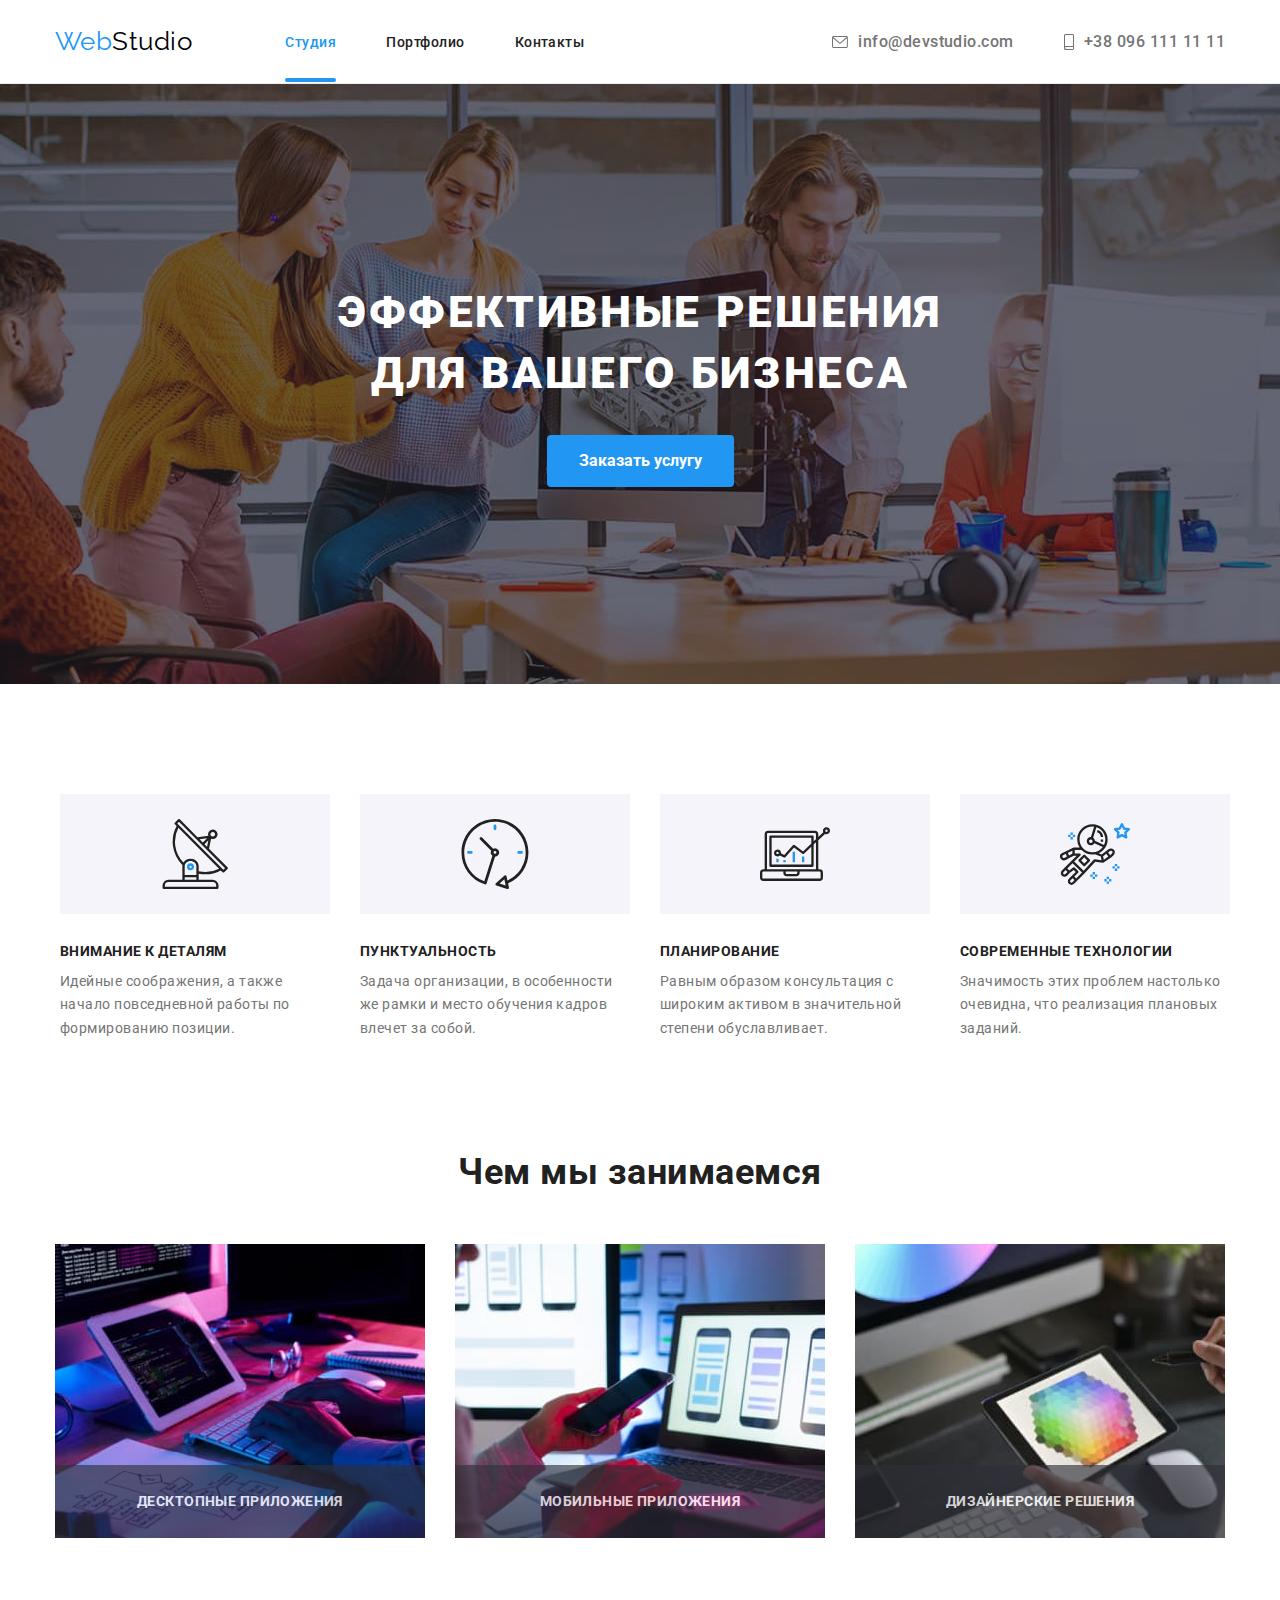
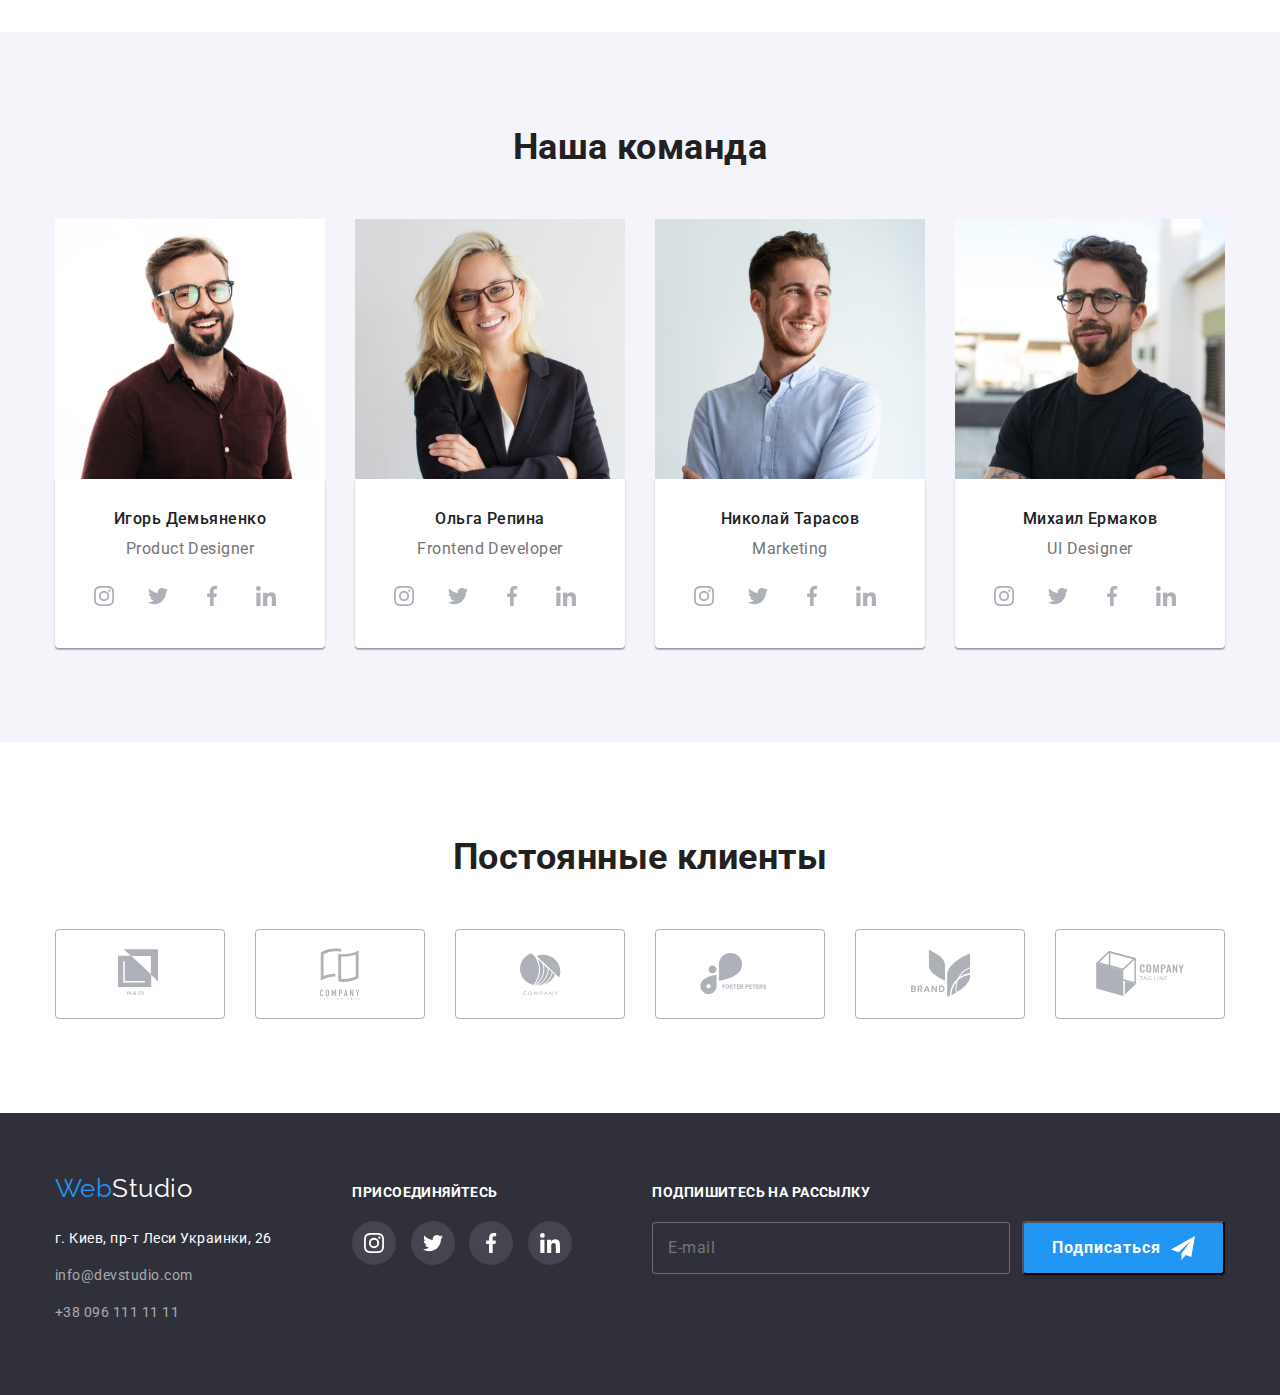
==== commit cb0da487: "ДЗ 6" ====
--- a/index.html
+++ b/index.html
@@ -102,15 +102,21 @@
                     <ul class="title-list grid">
                         <li class="grid-title">
                             <img src="./images/imgs.jpg" alt="проектирование" width="370" height="294">
-                            <p class="action-title">Десктопные приложения</p>
-                        </li>
+                            <div class="action-title">
+                                <p class="text-action-title">Десктопные приложения</p>
+                            </div>
+                         </li>
                         <li class="grid-title">
                             <img src="./images/img1s.jpg" alt="Дизайн" width="370" height="294">
-                            <p class="action-title">Мобильные приложения</p>
+                            <div class="action-title">
+                                <p class="text-action-title">Мобильные приложения</p>
+                            </div>
                         </li>
                         <li class="grid-title">
                             <img src="./images/img2s.jpg" alt="Редакция" width="370" height="294">
-                            <p class="action-title">Дизайнерские решения</p>
+                            <div class="action-title">
+                                <p class="text-action-title">Дизайнерские решения</p>
+                            </div>
                         </li>
                     </ul>
                 </div>
@@ -399,26 +405,32 @@
                     <h2 class="modal-text">Оставьте свои данные, мы вам перезвоним</h2>
                     <div class="unit-modal">
                         <label for="name" class="modal-form-label">Имя</label>
-                        <input type="text" class="modal-form-input" name="name" id="name">
-                        <svg class="form-modal-icon" width="18" height="18">
-                            <use href="./images/symbol-defs.svg#iconperson-black"></use>
-                        </svg>
+                        <div class="unit-modal-input">
+                            <input type="text" class="modal-form-input" name="name" id="name">
+                            <svg class="form-modal-icon" width="18" height="18">
+                                <use href="./images/symbol-defs.svg#iconperson-black"></use>
+                            </svg>
+                        </div>
                     </div>
 
                     <div class="unit-modal">
                         <label for="tel" class="modal-form-label">Телефон</label>
-                        <input type="tel" class="modal-form-input" name="tel" id="tel">
-                        <svg class="form-modal-icon" width="18" height="18">
-                            <use href="./images/symbol-defs.svg#iconphone-black"></use>
-                        </svg>
+                        <div class="unit-modal-input">
+                            <input type="tel" class="modal-form-input" name="tel" id="tel">
+                            <svg class="form-modal-icon" width="18" height="18">
+                                <use href="./images/symbol-defs.svg#iconphone-black"></use>
+                            </svg>
+                        </div>
                     </div>
 
                     <div class="unit-modal">
                         <label for="email" class="modal-form-label">Почта</label>
-                        <input type="email" class="modal-form-input" name="email" id="email">
-                        <svg class="form-modal-icon" width="18" height="18">
-                            <use href="./images/symbol-defs.svg#iconemail-black"></use>
-                        </svg>
+                        <div class="unit-modal-input">
+                            <input type="email" class="modal-form-input" name="email" id="email">
+                            <svg class="form-modal-icon" width="18" height="18">
+                                <use href="./images/symbol-defs.svg#iconemail-black"></use>
+                            </svg>
+                        </div>
                     </div>
 
                     <div class="unit-modal">
@@ -433,7 +445,7 @@
                         <a href="" class="modal-link" id="modal-link"> Условия договора</a>
                     </label>
 
-                    <button type="submit" class="footer-button">Отправить</button>
+                    <button type="submit" class="modal-button">Отправить</button>
    
                 </form>
             </div>
--- a/css/styles.css
+++ b/css/styles.css
@@ -74,8 +74,7 @@
   font-family: Raleway, sans-serif;
   font-size: 26px;
   line-height: 1.2;
-  padding-top: 24px;
-  padding-bottom: 25px;
+  
 }
 
 .studio {
@@ -83,8 +82,7 @@
   font-family: Raleway, sans-serif;
   font-size: 26px;
   line-height: 1.2;
-  padding-top: 24px;
-  padding-bottom: 25px;
+  
 }
 
 .site-nav .link {
@@ -149,16 +147,21 @@
   display: flex;
 }
 
-.page-header .logo {
+
+
+.logo{
   margin-right: 93px;
-}
+  padding-top: 24px;
+  padding-bottom: 25px;
+}
+
+
 
 .main-nav {
   display: flex;
   align-items: center;
   margin-right: auto;
-  margin-top: 24px;
-  margin-bottom: 25px;
+  
 }
 
 .site-nav {
@@ -316,23 +319,28 @@
 
 .action-title{
   position: absolute;
-  bottom: 0px;
-  right: 0px;
-
-  padding-top: 27px;
-  padding-bottom: 27px;
   width: 100%;
-
+  height: 25%;
+  top: 75%;
   background-color: rgba(47, 48, 58, 0.8);
-  text-align: center;
-
-  font-weight: bold;
+  opacity: 0.8;
+  display: flex;
+  align-items: center;
+  justify-content: center;
+  
+
+}
+
+.text-action-title{
+  
+  
+  font-weight: 700;
   font-size: 14px;
-  line-height: 1.1;
+  line-height: 16px;
+  
+  letter-spacing: 0.03em;
+  text-transform: uppercase;
   color: var(--color-white);
-  text-transform: uppercase;
-  
-
 }
 
 .grid {
@@ -722,7 +730,7 @@
   margin: 0px;
   margin-left: -30px;
   margin-top: -30px;
-  padding-top: 50px;
+  
 }
 
 .filter-item {
@@ -840,9 +848,9 @@
 .filter-button {
   display: flex;
   justify-content: center;
+  height: 44px;
   list-style: none;
-  padding: 0px;
-  margin: 0px;
+  margin-bottom: 50px;
   
 }
 
@@ -972,7 +980,7 @@
 .modal-form {
 
   
-  padding: 40px;
+  margin: 40px;
   
   transition-duration: 250ms;
   transition-timing-function: cubic-bezier(0.4, 0, 0.2, 1);
@@ -980,9 +988,6 @@
 }
 
 .unit-modal{
-  position: relative;
-
-  
   flex-direction: column;
   margin-bottom: 10px;
 }
@@ -1043,10 +1048,15 @@
   border: 1px solid var(--accent-color);
 }
 
+.unit-modal-input{
+  position: relative;
+}
+
 .form-modal-icon{
   position: absolute;
-  top: 34px;
-  left: 14px;
+  left: 12px;
+  top: 50%;
+  transform: translateY(-50%);
 
   transition-property: fill;
   transition-duration: 250ms;
@@ -1064,10 +1074,70 @@
   height: 15px;
   border: 2px solid black;
   border-radius: 4px;
+  margin-right: 7px;
 }
 
 .modal-checkbox:checked + .checkbox-icon-span {
   background-color: var(--accent-color);
-  
+  background-image: url(../images/icon/icon-check.svg);
   background-size: contain;
-}+  background-origin: border-box;
+  border-color: var(--accent-color);
+}
+
+.modal-checkbox{
+  position: absolute;
+  width: 1px;
+  height: 1px;
+  margin: -1px;
+  border: 0;
+  padding: 0;
+  clip: rect(0 0 0 0);
+  overflow: hidden;
+}
+
+.modal-checkbox-policy{
+  display: flex;
+  align-items: center;
+  justify-content: center;
+  letter-spacing: 0.03em;
+  color: var(--contact-header-color);
+  margin-top: 20px;
+}
+
+.modal-button{
+  display: block;
+  margin-right: auto;
+  margin-left: auto;
+  margin-top: 30px;
+  padding: 10px 55px;
+  font-size: 16px;
+  line-height: 1.87;
+  font-weight: 700;
+  letter-spacing: 0.06em;
+  background-color: var(--accent-color);
+  color: var(--color-white);
+  border: none;
+  border-radius: 4px;
+  transition-property: background-color, color;
+  transition-duration: 250ms;
+  transition-timing-function: cubic-bezier(0.4, 0, 0.2, 1);
+  cursor: pointer;
+}
+
+.modal-button:hover,
+.modal-button:focus{
+  background-color: var(--button-active-color);
+}
+
+.modal-link{
+  margin-left: 10px;
+  line-height: 1.71;
+  letter-spacing: 0.03em;
+  text-decoration: underline;
+  color: var(--accent-color);
+  transition-property: color;
+  transition-duration: 250ms;
+  transition-timing-function: cubic-bezier(0.4, 0, 0.2, 1);
+  
+}
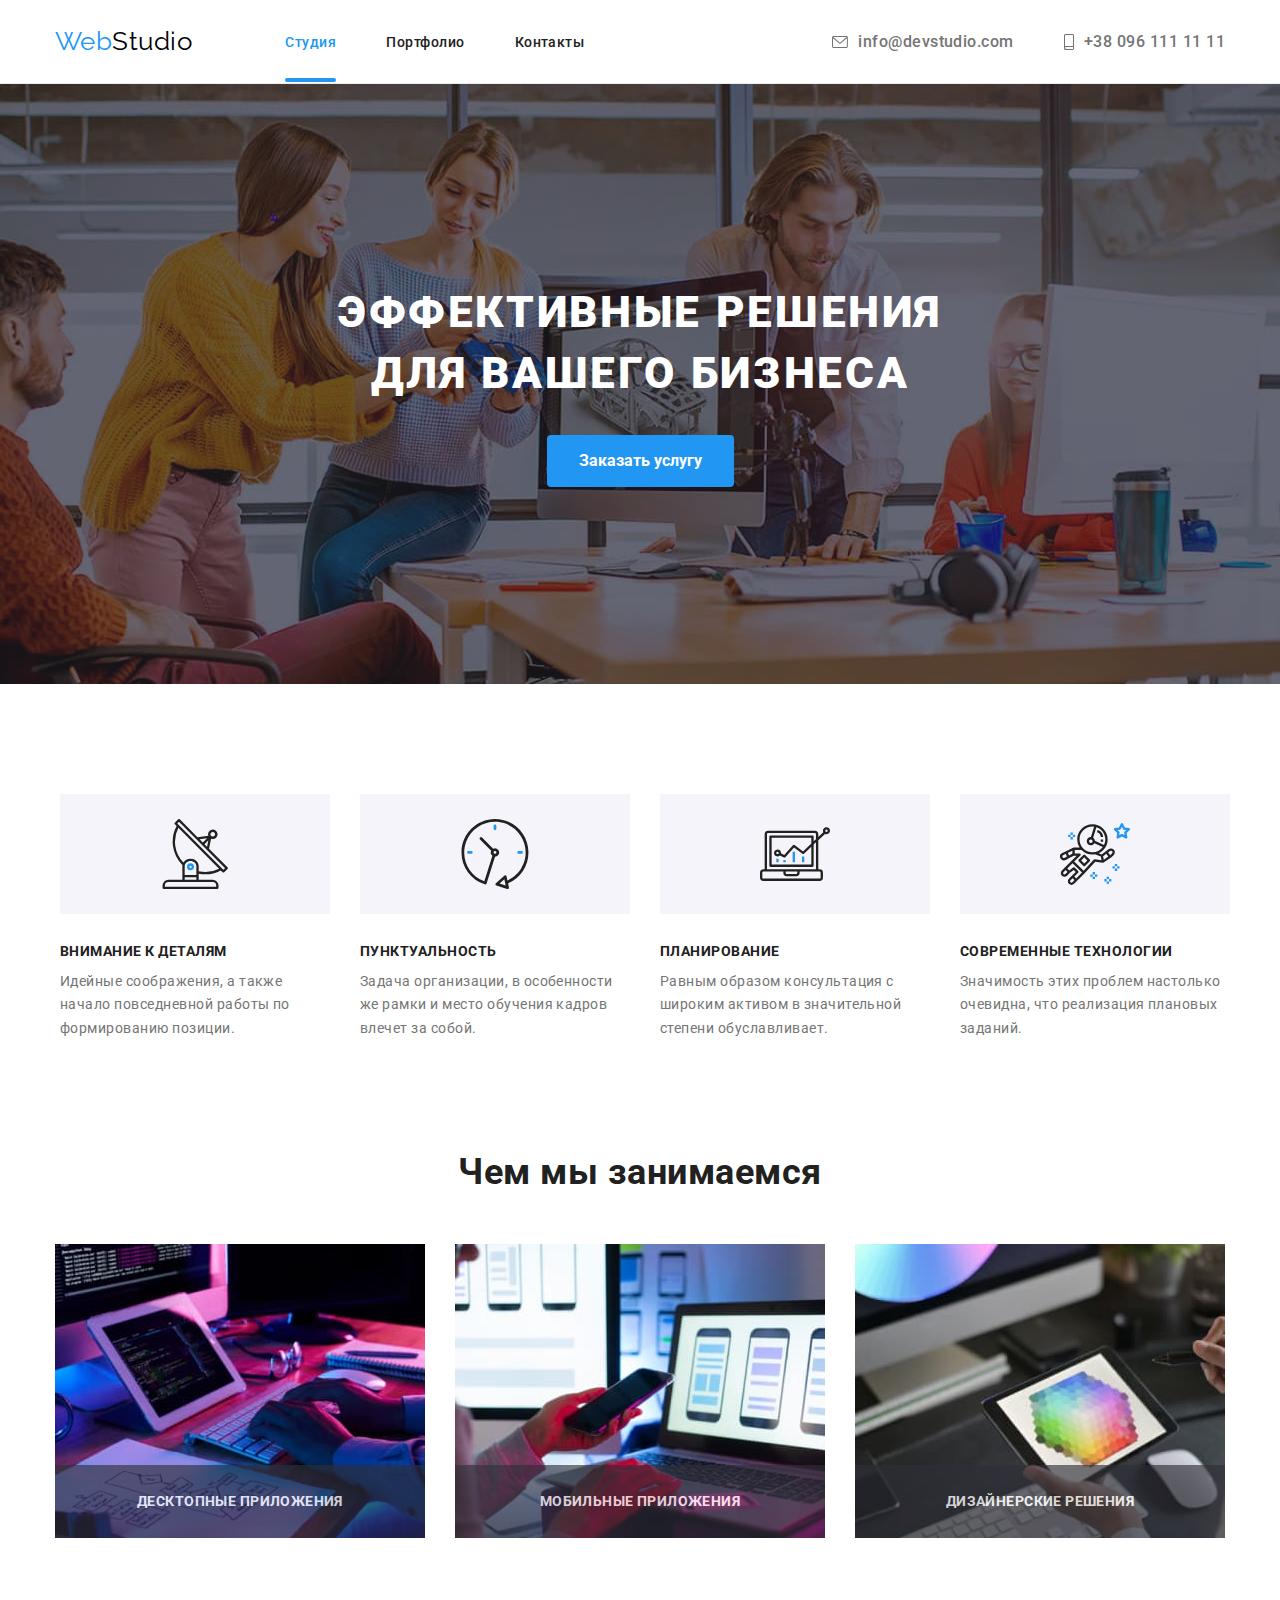
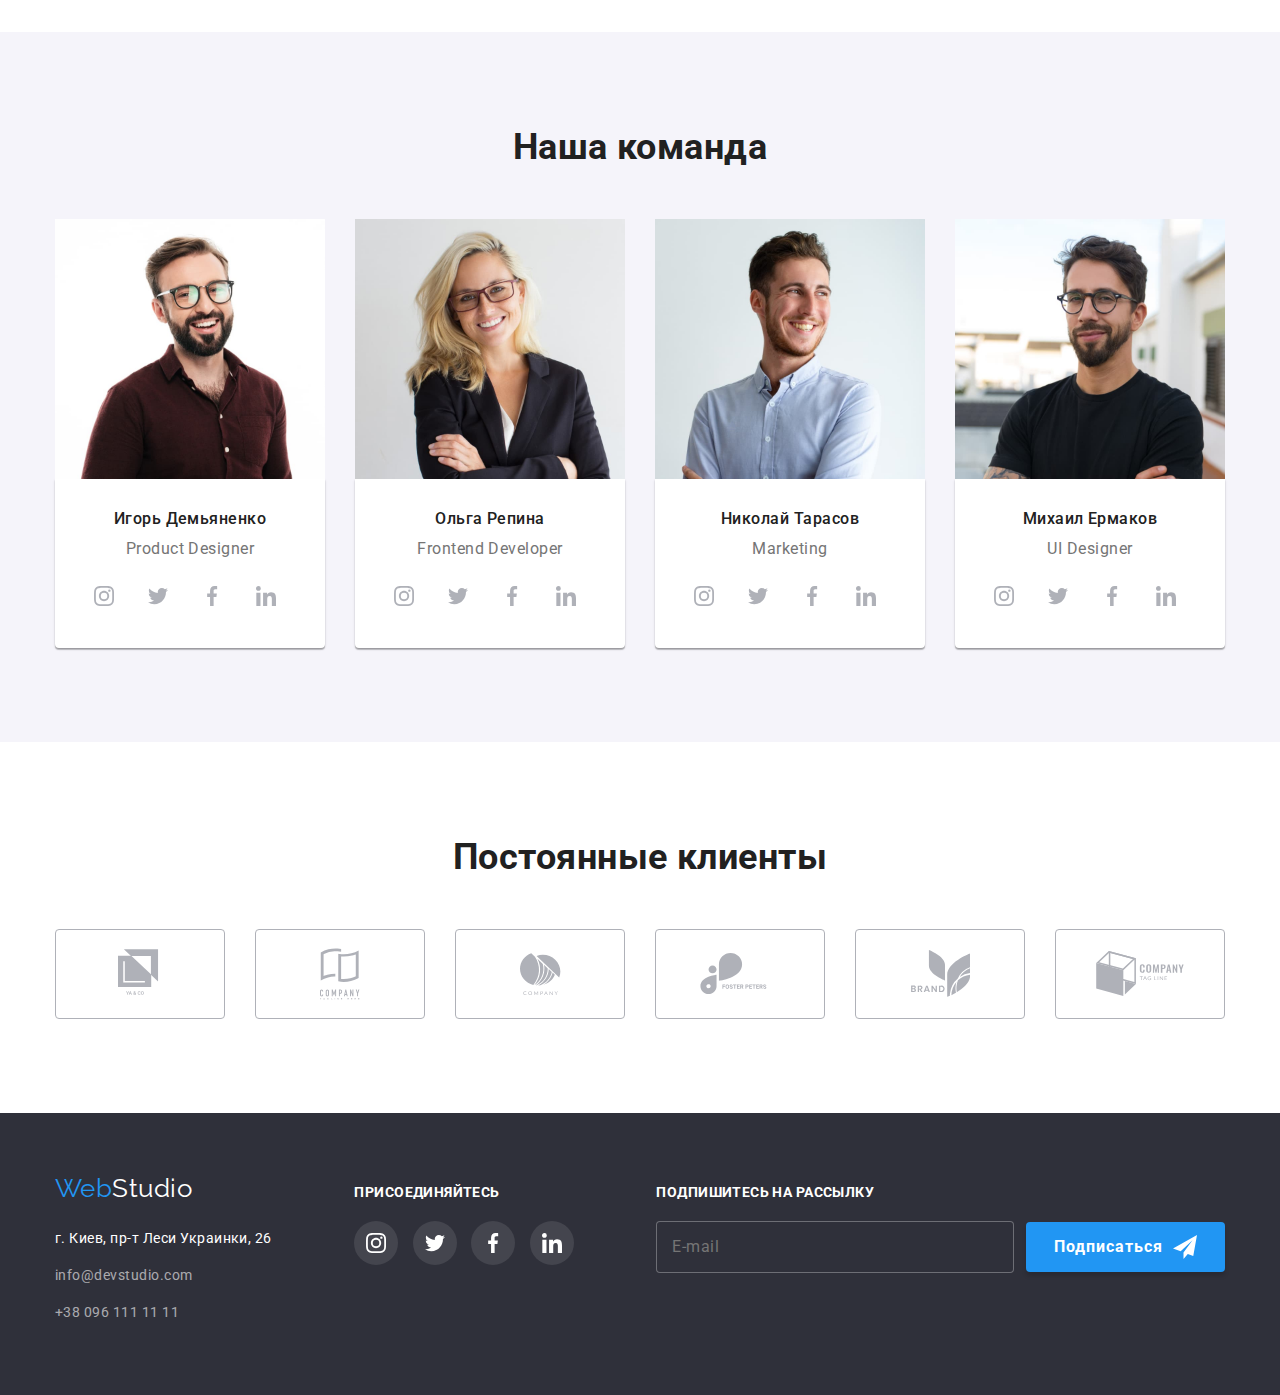
==== commit c445ebf5: "ДЗ 5" ====
--- a/index.html
+++ b/index.html
@@ -378,11 +378,11 @@
                 </div>
                 <div class="footer-mail-form">
                     <h3 class="footer-social-title">Подпишитесь на рассылку</h3>
-                    <form class="footer-form" action="">
+                    <form class="footer-form">
                             <!-- <label for="user_email" class="footer-form-lable"></label>
                             просто оставлю здесь, вдруг надо будет -->
                         <label for="user_email" class="footer-form-lable"></label>
-                        <input type="email" name="email" placeholder="E-mail" class="footer-form-input">
+                        <input type="email" name="email" placeholder="E-mail" id="user_email" class="footer-form-input">
                         <button class="footer-button" type="submit">Подписаться 
                         <svg class="form-footer-icon" width="24" height="24">
                         <use href="./images/symbol-defs.svg#iconicon-send"></use>
@@ -401,7 +401,7 @@
                     <use href="./images/symbol-defs.svg#iconclose"></use>
                     </svg>
                 </button>
-                <form class="modal-form" action="">
+                <form class="modal-form">
                     <h2 class="modal-text">Оставьте свои данные, мы вам перезвоним</h2>
                     <div class="unit-modal">
                         <label for="name" class="modal-form-label">Имя</label>
--- a/css/styles.css
+++ b/css/styles.css
@@ -641,6 +641,7 @@
   box-shadow: 0px 4px 4px rgba(0, 0, 0, 0.15);
   border-radius: 4px;
   cursor: pointer;
+  border: none;
 
   transition-property: background-color, color;
   transition-duration: 250ms;
@@ -851,7 +852,7 @@
   height: 44px;
   list-style: none;
   margin-bottom: 50px;
-  
+  border: none;
 }
 
 .filter-button:not(:last-child) {
@@ -943,6 +944,10 @@
   
   height: 30px;
   width: 30px;
+  
+  border: none;
+
+  outline: none;
 
   border-radius: 50%;
   background-color: var(--color-white);
@@ -951,6 +956,7 @@
   transition-duration: 250ms;
   transition-timing-function: cubic-bezier(0.4, 0, 0.2, 1);
   
+
 }
 
 .modal-icon{
@@ -980,7 +986,7 @@
 .modal-form {
 
   
-  margin: 40px;
+  padding: 40px;
   
   transition-duration: 250ms;
   transition-timing-function: cubic-bezier(0.4, 0, 0.2, 1);
@@ -1030,7 +1036,11 @@
   width: 100%;
   height: 120px;
   margin-top: 4px;
-  
+  padding-left: 16px;
+  padding-top: 12px;
+  padding-right: 16px;
+  padding-bottom: 12px;
+
   border: 1px solid rgba(33, 33, 33, 0.2);
   box-sizing: border-box;
   border-radius: 4px;
@@ -1103,6 +1113,7 @@
   letter-spacing: 0.03em;
   color: var(--contact-header-color);
   margin-top: 20px;
+  cursor: pointer;
 }
 
 .modal-button{
@@ -1119,10 +1130,12 @@
   color: var(--color-white);
   border: none;
   border-radius: 4px;
+  cursor: pointer;
+
   transition-property: background-color, color;
   transition-duration: 250ms;
   transition-timing-function: cubic-bezier(0.4, 0, 0.2, 1);
-  cursor: pointer;
+  
 }
 
 .modal-button:hover,
